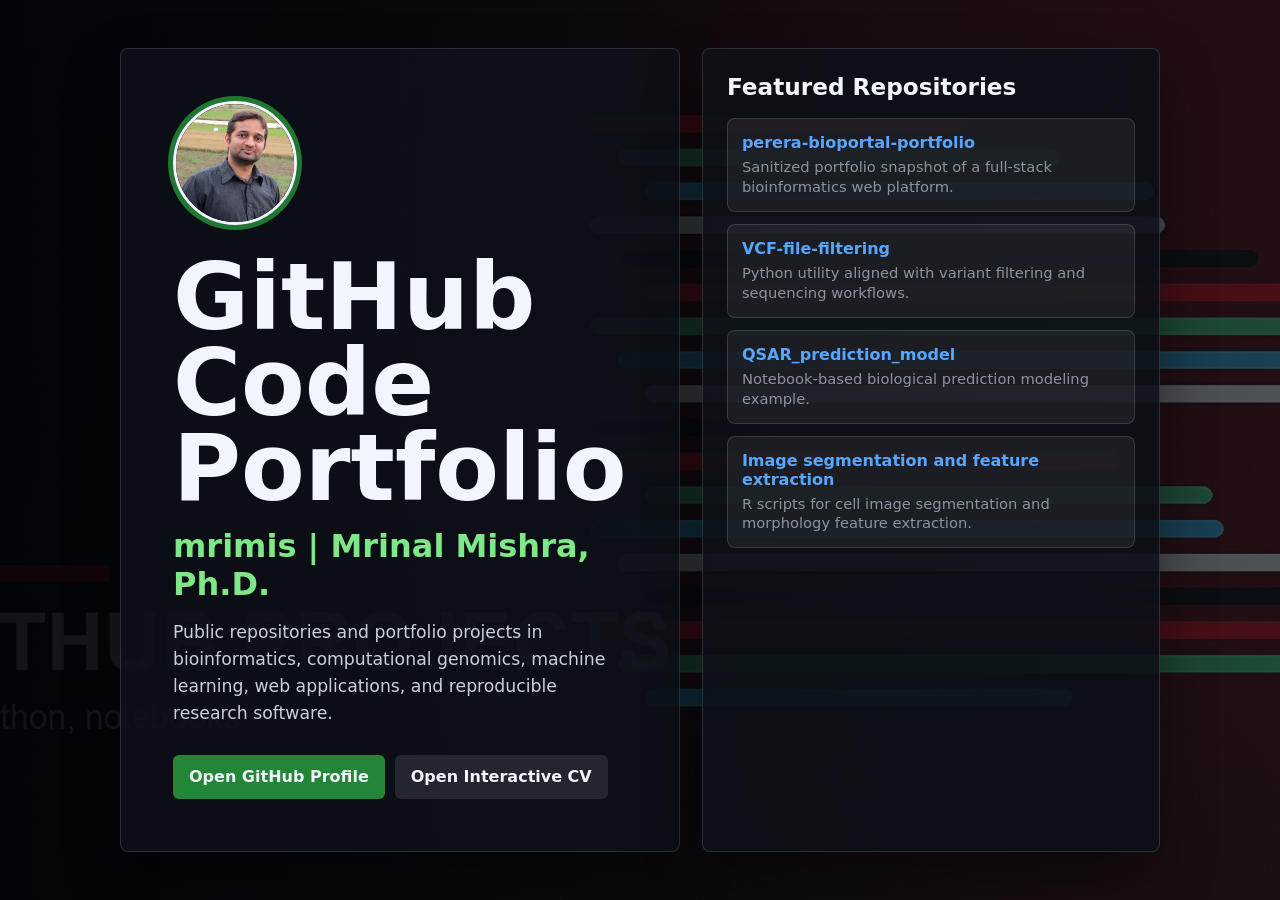
==== github.html @ 7f362613 "Add GitHub profile share preview" ====
<!doctype html>
<html lang="en">
  <head>
    <meta charset="utf-8">
    <meta name="viewport" content="width=device-width, initial-scale=1">
    <title>Mrinal Mishra GitHub | Bioinformatics Code Portfolio</title>
    <meta name="description" content="GitHub code portfolio for Mrinal Mishra, Ph.D., featuring bioinformatics, computational genomics, machine learning, web applications, and reproducible research software.">
    <link rel="canonical" href="https://mrimis.github.io/mrinal-interactive-cv/github.html">
    <meta name="theme-color" content="#0d1117">
    <meta property="og:type" content="website">
    <meta property="og:site_name" content="Mrinal Mishra GitHub Portfolio">
    <meta property="og:url" content="https://mrimis.github.io/mrinal-interactive-cv/github.html">
    <meta property="og:title" content="Mrinal Mishra GitHub | Bioinformatics Code Portfolio">
    <meta property="og:description" content="Public repositories in bioinformatics, computational genomics, machine learning, web applications, and reproducible research software.">
    <meta property="og:image" content="https://mrimis.github.io/mrinal-interactive-cv/assets/github-profile-thumbnail.png?v=20260508-github">
    <meta property="og:image:secure_url" content="https://mrimis.github.io/mrinal-interactive-cv/assets/github-profile-thumbnail.png?v=20260508-github">
    <meta property="og:image:type" content="image/png">
    <meta property="og:image:width" content="1200">
    <meta property="og:image:height" content="630">
    <meta property="og:image:alt" content="GitHub code portfolio thumbnail for Mrinal Mishra, Ph.D.">
    <meta name="twitter:card" content="summary_large_image">
    <meta name="twitter:title" content="Mrinal Mishra GitHub | Bioinformatics Code Portfolio">
    <meta name="twitter:description" content="Bioinformatics, computational genomics, machine learning, web applications, and reproducible research software.">
    <meta name="twitter:image" content="https://mrimis.github.io/mrinal-interactive-cv/assets/github-profile-thumbnail.png?v=20260508-github">
    <meta name="twitter:image:alt" content="GitHub code portfolio thumbnail for Mrinal Mishra, Ph.D.">
    <style>
      :root {
        color-scheme: dark;
        --bg: #0d1117;
        --panel: #161b22;
        --text: #f0f6fc;
        --muted: #c9d1d9;
        --dim: #8b949e;
        --green: #238636;
        --blue: #58a6ff;
        --border: rgba(240, 246, 252, 0.14);
      }

      * {
        box-sizing: border-box;
      }

      body {
        margin: 0;
        min-height: 100vh;
        display: grid;
        place-items: center;
        padding: 28px;
        background:
          linear-gradient(90deg, rgba(1, 4, 9, 0.94), rgba(13, 17, 23, 0.72)),
          url("assets/card-code.jpg") center / cover no-repeat,
          var(--bg);
        color: var(--text);
        font-family: Inter, ui-sans-serif, system-ui, -apple-system, BlinkMacSystemFont, "Segoe UI", sans-serif;
      }

      main {
        width: min(1040px, 100%);
        display: grid;
        grid-template-columns: minmax(0, 1.1fr) minmax(320px, 0.9fr);
        gap: 22px;
        align-items: stretch;
      }

      .hero,
      .panel {
        border: 1px solid var(--border);
        border-radius: 8px;
        background: rgba(13, 17, 23, 0.88);
        box-shadow: 0 24px 54px rgba(0, 0, 0, 0.42);
      }

      .hero {
        padding: clamp(24px, 5vw, 52px);
      }

      .profile {
        width: 124px;
        height: 124px;
        border-radius: 50%;
        object-fit: cover;
        border: 3px solid var(--text);
        box-shadow: 0 0 0 5px rgba(35, 134, 54, 0.88);
      }

      h1 {
        margin: 26px 0 0;
        max-width: 10ch;
        font-size: clamp(3rem, 8vw, 5.8rem);
        line-height: 0.92;
        letter-spacing: 0;
      }

      .handle {
        margin: 16px 0 0;
        color: #7ee787;
        font-size: clamp(1.35rem, 3vw, 2rem);
        font-weight: 800;
      }

      .summary {
        max-width: 620px;
        margin: 16px 0 0;
        color: var(--muted);
        font-size: 1.08rem;
        line-height: 1.55;
      }

      .actions {
        display: flex;
        flex-wrap: wrap;
        gap: 10px;
        margin-top: 28px;
      }

      a {
        color: inherit;
        text-decoration: none;
      }

      .button {
        display: inline-flex;
        align-items: center;
        justify-content: center;
        min-height: 44px;
        border-radius: 6px;
        padding: 0 16px;
        background: rgba(240, 246, 252, 0.1);
        font-weight: 850;
      }

      .button.primary {
        background: var(--green);
      }

      .panel {
        padding: 24px;
      }

      .panel h2 {
        margin: 0;
        font-size: 1.45rem;
      }

      .repo-list {
        display: grid;
        gap: 12px;
        margin-top: 18px;
      }

      .repo {
        border: 1px solid var(--border);
        border-radius: 8px;
        padding: 14px;
        background: rgba(240, 246, 252, 0.06);
      }

      .repo strong {
        display: block;
        color: var(--blue);
      }

      .repo span {
        display: block;
        margin-top: 5px;
        color: var(--dim);
        font-size: 0.92rem;
        line-height: 1.35;
      }

      @media (max-width: 820px) {
        main {
          grid-template-columns: 1fr;
        }

        h1 {
          max-width: 100%;
        }
      }
    </style>
  </head>
  <body>
    <main>
      <section class="hero" aria-labelledby="github-title">
        <img class="profile" src="assets/mrinal-avatar.jpg" alt="Mrinal Mishra">
        <h1 id="github-title">GitHub Code Portfolio</h1>
        <p class="handle">mrimis | Mrinal Mishra, Ph.D.</p>
        <p class="summary">
          Public repositories and portfolio projects in bioinformatics, computational genomics,
          machine learning, web applications, and reproducible research software.
        </p>
        <div class="actions">
          <a class="button primary" href="https://github.com/mrimis">Open GitHub Profile</a>
          <a class="button" href="https://mrimis.github.io/mrinal-interactive-cv/#projects">Open Interactive CV</a>
        </div>
      </section>

      <aside class="panel" aria-label="Featured repositories">
        <h2>Featured Repositories</h2>
        <div class="repo-list">
          <a class="repo" href="https://github.com/mrimis/perera-bioportal-portfolio">
            <strong>perera-bioportal-portfolio</strong>
            <span>Sanitized portfolio snapshot of a full-stack bioinformatics web platform.</span>
          </a>
          <a class="repo" href="https://github.com/mrimis/VCF-file-filtering">
            <strong>VCF-file-filtering</strong>
            <span>Python utility aligned with variant filtering and sequencing workflows.</span>
          </a>
          <a class="repo" href="https://github.com/mrimis/QSAR_prediction_model">
            <strong>QSAR_prediction_model</strong>
            <span>Notebook-based biological prediction modeling example.</span>
          </a>
          <a class="repo" href="https://github.com/mrimis/Image-segmentation-and-feature-extraction-">
            <strong>Image segmentation and feature extraction</strong>
            <span>R scripts for cell image segmentation and morphology feature extraction.</span>
          </a>
        </div>
      </aside>
    </main>
  </body>
</html>
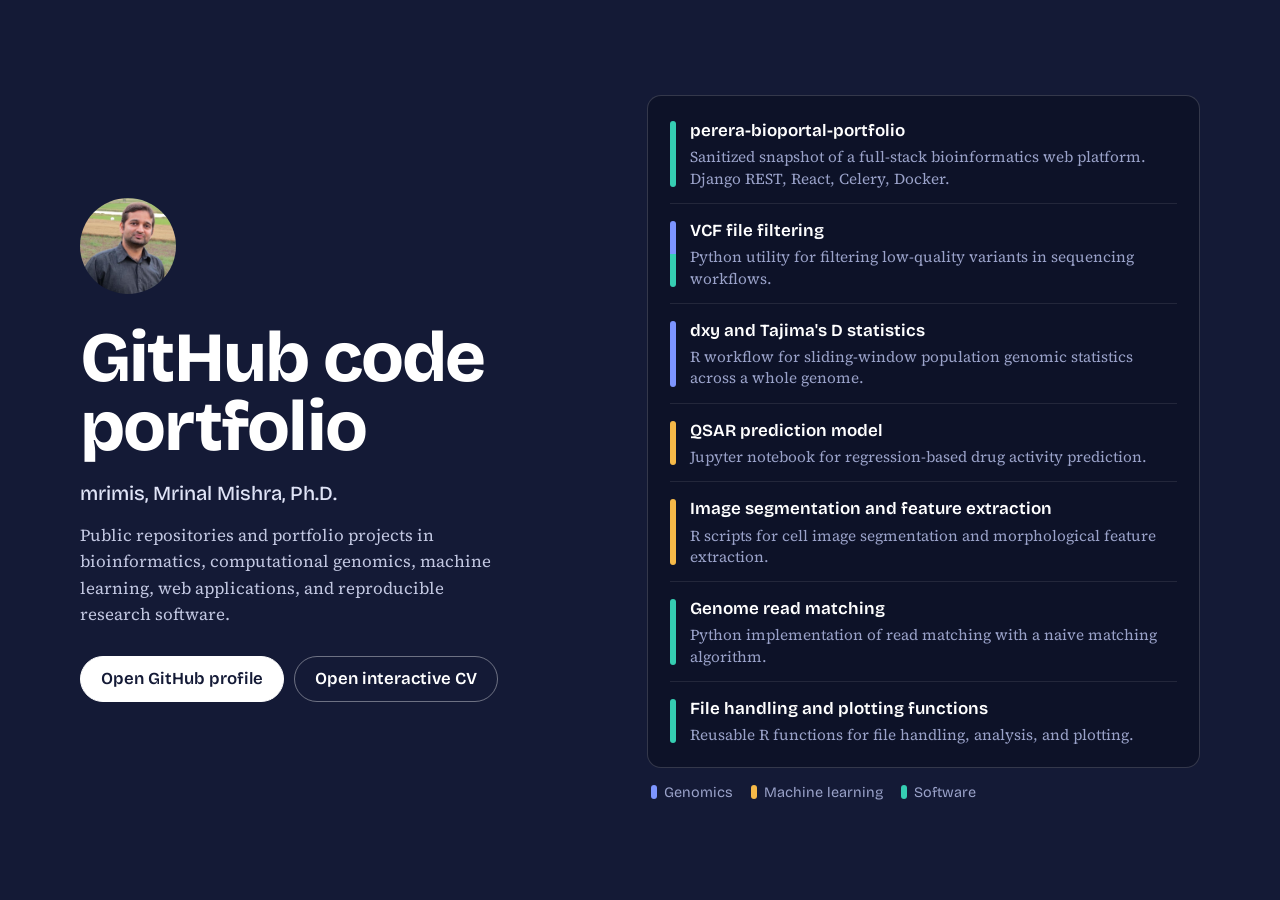
==== commit 11e7235b: "Restyle GitHub share page, fix LinkedIn link" ====
--- a/github.html
+++ b/github.html
@@ -6,14 +6,14 @@
     <title>Mrinal Mishra GitHub | Bioinformatics Code Portfolio</title>
     <meta name="description" content="GitHub code portfolio for Mrinal Mishra, Ph.D., featuring bioinformatics, computational genomics, machine learning, web applications, and reproducible research software.">
     <link rel="canonical" href="https://mrimis.github.io/mrinal-interactive-cv/github.html">
-    <meta name="theme-color" content="#0d1117">
+    <meta name="theme-color" content="#141a36">
     <meta property="og:type" content="website">
     <meta property="og:site_name" content="Mrinal Mishra GitHub Portfolio">
     <meta property="og:url" content="https://mrimis.github.io/mrinal-interactive-cv/github.html">
     <meta property="og:title" content="Mrinal Mishra GitHub | Bioinformatics Code Portfolio">
     <meta property="og:description" content="Public repositories in bioinformatics, computational genomics, machine learning, web applications, and reproducible research software.">
-    <meta property="og:image" content="https://mrimis.github.io/mrinal-interactive-cv/assets/github-profile-thumbnail.png?v=20260508-github">
-    <meta property="og:image:secure_url" content="https://mrimis.github.io/mrinal-interactive-cv/assets/github-profile-thumbnail.png?v=20260508-github">
+    <meta property="og:image" content="https://mrimis.github.io/mrinal-interactive-cv/assets/github-profile-thumbnail.png?v=20261112-browser">
+    <meta property="og:image:secure_url" content="https://mrimis.github.io/mrinal-interactive-cv/assets/github-profile-thumbnail.png?v=20261112-browser">
     <meta property="og:image:type" content="image/png">
     <meta property="og:image:width" content="1200">
     <meta property="og:image:height" content="630">
@@ -21,201 +21,62 @@
     <meta name="twitter:card" content="summary_large_image">
     <meta name="twitter:title" content="Mrinal Mishra GitHub | Bioinformatics Code Portfolio">
     <meta name="twitter:description" content="Bioinformatics, computational genomics, machine learning, web applications, and reproducible research software.">
-    <meta name="twitter:image" content="https://mrimis.github.io/mrinal-interactive-cv/assets/github-profile-thumbnail.png?v=20260508-github">
+    <meta name="twitter:image" content="https://mrimis.github.io/mrinal-interactive-cv/assets/github-profile-thumbnail.png?v=20261112-browser">
     <meta name="twitter:image:alt" content="GitHub code portfolio thumbnail for Mrinal Mishra, Ph.D.">
     <style>
-      :root {
-        color-scheme: dark;
-        --bg: #0d1117;
-        --panel: #161b22;
-        --text: #f0f6fc;
-        --muted: #c9d1d9;
-        --dim: #8b949e;
-        --green: #238636;
-        --blue: #58a6ff;
-        --border: rgba(240, 246, 252, 0.14);
-      }
-
-      * {
-        box-sizing: border-box;
-      }
-
-      body {
-        margin: 0;
-        min-height: 100vh;
-        display: grid;
-        place-items: center;
-        padding: 28px;
-        background:
-          linear-gradient(90deg, rgba(1, 4, 9, 0.94), rgba(13, 17, 23, 0.72)),
-          url("assets/card-code.jpg") center / cover no-repeat,
-          var(--bg);
-        color: var(--text);
-        font-family: Inter, ui-sans-serif, system-ui, -apple-system, BlinkMacSystemFont, "Segoe UI", sans-serif;
-      }
-
-      main {
-        width: min(1040px, 100%);
-        display: grid;
-        grid-template-columns: minmax(0, 1.1fr) minmax(320px, 0.9fr);
-        gap: 22px;
-        align-items: stretch;
-      }
-
-      .hero,
-      .panel {
-        border: 1px solid var(--border);
-        border-radius: 8px;
-        background: rgba(13, 17, 23, 0.88);
-        box-shadow: 0 24px 54px rgba(0, 0, 0, 0.42);
-      }
-
-      .hero {
-        padding: clamp(24px, 5vw, 52px);
-      }
-
-      .profile {
-        width: 124px;
-        height: 124px;
-        border-radius: 50%;
-        object-fit: cover;
-        border: 3px solid var(--text);
-        box-shadow: 0 0 0 5px rgba(35, 134, 54, 0.88);
-      }
-
-      h1 {
-        margin: 26px 0 0;
-        max-width: 10ch;
-        font-size: clamp(3rem, 8vw, 5.8rem);
-        line-height: 0.92;
-        letter-spacing: 0;
-      }
-
-      .handle {
-        margin: 16px 0 0;
-        color: #7ee787;
-        font-size: clamp(1.35rem, 3vw, 2rem);
-        font-weight: 800;
-      }
-
-      .summary {
-        max-width: 620px;
-        margin: 16px 0 0;
-        color: var(--muted);
-        font-size: 1.08rem;
-        line-height: 1.55;
-      }
-
-      .actions {
-        display: flex;
-        flex-wrap: wrap;
-        gap: 10px;
-        margin-top: 28px;
-      }
-
-      a {
-        color: inherit;
-        text-decoration: none;
-      }
-
-      .button {
-        display: inline-flex;
-        align-items: center;
-        justify-content: center;
-        min-height: 44px;
-        border-radius: 6px;
-        padding: 0 16px;
-        background: rgba(240, 246, 252, 0.1);
-        font-weight: 850;
-      }
-
-      .button.primary {
-        background: var(--green);
-      }
-
-      .panel {
-        padding: 24px;
-      }
-
-      .panel h2 {
-        margin: 0;
-        font-size: 1.45rem;
-      }
-
-      .repo-list {
-        display: grid;
-        gap: 12px;
-        margin-top: 18px;
-      }
-
-      .repo {
-        border: 1px solid var(--border);
-        border-radius: 8px;
-        padding: 14px;
-        background: rgba(240, 246, 252, 0.06);
-      }
-
-      .repo strong {
-        display: block;
-        color: var(--blue);
-      }
-
-      .repo span {
-        display: block;
-        margin-top: 5px;
-        color: var(--dim);
-        font-size: 0.92rem;
-        line-height: 1.35;
-      }
-
-      @media (max-width: 820px) {
-        main {
-          grid-template-columns: 1fr;
-        }
-
-        h1 {
-          max-width: 100%;
-        }
-      }
+      @font-face { font-family: "Bricolage Grotesque"; src: url("assets/fonts/bricolage-grotesque-latin-wght-normal.woff2") format("woff2"); font-weight: 200 800; font-display: swap; }
+      @font-face { font-family: "Source Serif 4"; src: url("assets/fonts/source-serif-4-latin-wght-normal.woff2") format("woff2"); font-weight: 200 900; font-display: swap; }
+      :root { color-scheme: dark; --ink: #141a36; --panel: #0d1228; --muted: #c3c8e2; --dim: #9aa2c9; --line: rgba(255, 255, 255, 0.16); --display: "Bricolage Grotesque", "Avenir Next", "Segoe UI", sans-serif; --body: "Source Serif 4", Georgia, serif; }
+      * { box-sizing: border-box; }
+      body { margin: 0; min-height: 100vh; display: grid; place-items: center; padding: clamp(20px, 4vw, 48px); background: var(--ink); color: #fff; font-family: var(--body); font-size: 1.05rem; line-height: 1.55; }
+      main { width: min(1120px, 100%); display: grid; grid-template-columns: minmax(0, 1fr) minmax(0, 1.1fr); gap: clamp(28px, 5vw, 64px); align-items: center; }
+      img { width: 96px; height: 96px; border-radius: 50%; object-fit: cover; }
+      h1 { margin: 22px 0 0; font-family: var(--display); font-size: clamp(2.6rem, 5.6vw, 4.4rem); font-weight: 750; line-height: 0.98; letter-spacing: -0.025em; }
+      .handle { margin: 16px 0 0; font-family: var(--display); font-size: 1.25rem; font-weight: 500; color: #dfe3f6; }
+      .summary { max-width: 46ch; margin: 14px 0 0; color: var(--muted); }
+      .actions { display: flex; flex-wrap: wrap; gap: 10px; margin-top: 28px; }
+      .btn { display: inline-flex; align-items: center; min-height: 46px; padding: 0 20px; border: 1.5px solid rgba(255, 255, 255, 0.38); border-radius: 999px; color: #fff; font-family: var(--display); font-weight: 600; text-decoration: none; }
+      .btn:hover { border-color: #fff; background: rgba(255, 255, 255, 0.08); }
+      .btn.primary { background: #fff; border-color: #fff; color: var(--ink); }
+      .btn.primary:hover { background: #f6b948; border-color: #f6b948; }
+      :focus-visible { outline: 3px solid #f6b948; outline-offset: 3px; }
+      .panel { background: var(--panel); border: 1px solid var(--line); border-radius: 14px; padding: 8px 22px; }
+      ul { list-style: none; margin: 0; padding: 0; }
+      li + li { border-top: 1px solid rgba(255, 255, 255, 0.09); }
+      li a { position: relative; display: block; padding: 14px 0 14px 20px; color: inherit; text-decoration: none; }
+      li i { position: absolute; left: 0; top: 17px; bottom: 16px; width: 6px; border-radius: 3px; }
+      li strong { display: block; font-family: var(--display); font-size: 1.06rem; font-weight: 620; }
+      li a:hover strong { text-decoration: underline; text-underline-offset: 0.18em; }
+      li span { display: block; margin-top: 2px; color: var(--dim); font-size: 0.95rem; line-height: 1.4; }
+      .key { display: flex; flex-wrap: wrap; gap: 4px 18px; margin: 14px 4px 0; color: var(--dim); font-family: var(--display); font-size: 0.9rem; }
+      .key b { display: inline-block; width: 6px; height: 14px; margin-right: 7px; border-radius: 3px; vertical-align: -2px; }
+      @media (max-width: 860px) { main { grid-template-columns: 1fr; } }
     </style>
   </head>
   <body>
     <main>
-      <section class="hero" aria-labelledby="github-title">
-        <img class="profile" src="assets/mrinal-avatar.jpg" alt="Mrinal Mishra">
-        <h1 id="github-title">GitHub Code Portfolio</h1>
-        <p class="handle">mrimis | Mrinal Mishra, Ph.D.</p>
-        <p class="summary">
-          Public repositories and portfolio projects in bioinformatics, computational genomics,
-          machine learning, web applications, and reproducible research software.
-        </p>
+      <section aria-labelledby="github-title">
+        <img src="assets/mrinal-avatar.jpg" alt="Mrinal Mishra">
+        <h1 id="github-title">GitHub code portfolio</h1>
+        <p class="handle">mrimis, Mrinal Mishra, Ph.D.</p>
+        <p class="summary">Public repositories and portfolio projects in bioinformatics, computational genomics, machine learning, web applications, and reproducible research software.</p>
         <div class="actions">
-          <a class="button primary" href="https://github.com/mrimis">Open GitHub Profile</a>
-          <a class="button" href="https://mrimis.github.io/mrinal-interactive-cv/#projects">Open Interactive CV</a>
+          <a class="btn primary" href="https://github.com/mrimis">Open GitHub profile</a>
+          <a class="btn" href="https://mrimis.github.io/mrinal-interactive-cv/#code">Open interactive CV</a>
         </div>
       </section>
-
-      <aside class="panel" aria-label="Featured repositories">
-        <h2>Featured Repositories</h2>
-        <div class="repo-list">
-          <a class="repo" href="https://github.com/mrimis/perera-bioportal-portfolio">
-            <strong>perera-bioportal-portfolio</strong>
-            <span>Sanitized portfolio snapshot of a full-stack bioinformatics web platform.</span>
-          </a>
-          <a class="repo" href="https://github.com/mrimis/VCF-file-filtering">
-            <strong>VCF-file-filtering</strong>
-            <span>Python utility aligned with variant filtering and sequencing workflows.</span>
-          </a>
-          <a class="repo" href="https://github.com/mrimis/QSAR_prediction_model">
-            <strong>QSAR_prediction_model</strong>
-            <span>Notebook-based biological prediction modeling example.</span>
-          </a>
-          <a class="repo" href="https://github.com/mrimis/Image-segmentation-and-feature-extraction-">
-            <strong>Image segmentation and feature extraction</strong>
-            <span>R scripts for cell image segmentation and morphology feature extraction.</span>
-          </a>
-        </div>
-      </aside>
+      <section aria-label="Public repositories">
+        <ul class="panel">
+          <li><a href="https://github.com/mrimis/perera-bioportal-portfolio"><i style="background:linear-gradient(180deg,#35cdb2 0.0% 100.0%)"></i><strong>perera-bioportal-portfolio</strong><span>Sanitized snapshot of a full-stack bioinformatics web platform. Django REST, React, Celery, Docker.</span></a></li>
+          <li><a href="https://github.com/mrimis/VCF-file-filtering"><i style="background:linear-gradient(180deg,#7d95ff 0.0% 50.0%,#35cdb2 50.0% 100.0%)"></i><strong>VCF file filtering</strong><span>Python utility for filtering low-quality variants in sequencing workflows.</span></a></li>
+          <li><a href="https://github.com/mrimis/dxy-and-Tajima-D-statistics-over-sliding-window-over-whole-genome"><i style="background:linear-gradient(180deg,#7d95ff 0.0% 100.0%)"></i><strong>dxy and Tajima's D statistics</strong><span>R workflow for sliding-window population genomic statistics across a whole genome.</span></a></li>
+          <li><a href="https://github.com/mrimis/QSAR_prediction_model"><i style="background:linear-gradient(180deg,#f6b948 0.0% 100.0%)"></i><strong>QSAR prediction model</strong><span>Jupyter notebook for regression-based drug activity prediction.</span></a></li>
+          <li><a href="https://github.com/mrimis/Image-segmentation-and-feature-extraction-"><i style="background:linear-gradient(180deg,#f6b948 0.0% 100.0%)"></i><strong>Image segmentation and feature extraction</strong><span>R scripts for cell image segmentation and morphological feature extraction.</span></a></li>
+          <li><a href="https://github.com/mrimis/Genome-Read-matching-with-Naive-matching-algorithm"><i style="background:linear-gradient(180deg,#35cdb2 0.0% 100.0%)"></i><strong>Genome read matching</strong><span>Python implementation of read matching with a naive matching algorithm.</span></a></li>
+          <li><a href="https://github.com/mrimis/File-handling-and-Plotting-Functions"><i style="background:linear-gradient(180deg,#35cdb2 0.0% 100.0%)"></i><strong>File handling and plotting functions</strong><span>Reusable R functions for file handling, analysis, and plotting.</span></a></li>
+        </ul>
+        <p class="key"><span><b style="background:#7d95ff"></b>Genomics</span><span><b style="background:#f6b948"></b>Machine learning</span><span><b style="background:#35cdb2"></b>Software</span></p>
+      </section>
     </main>
   </body>
 </html>
